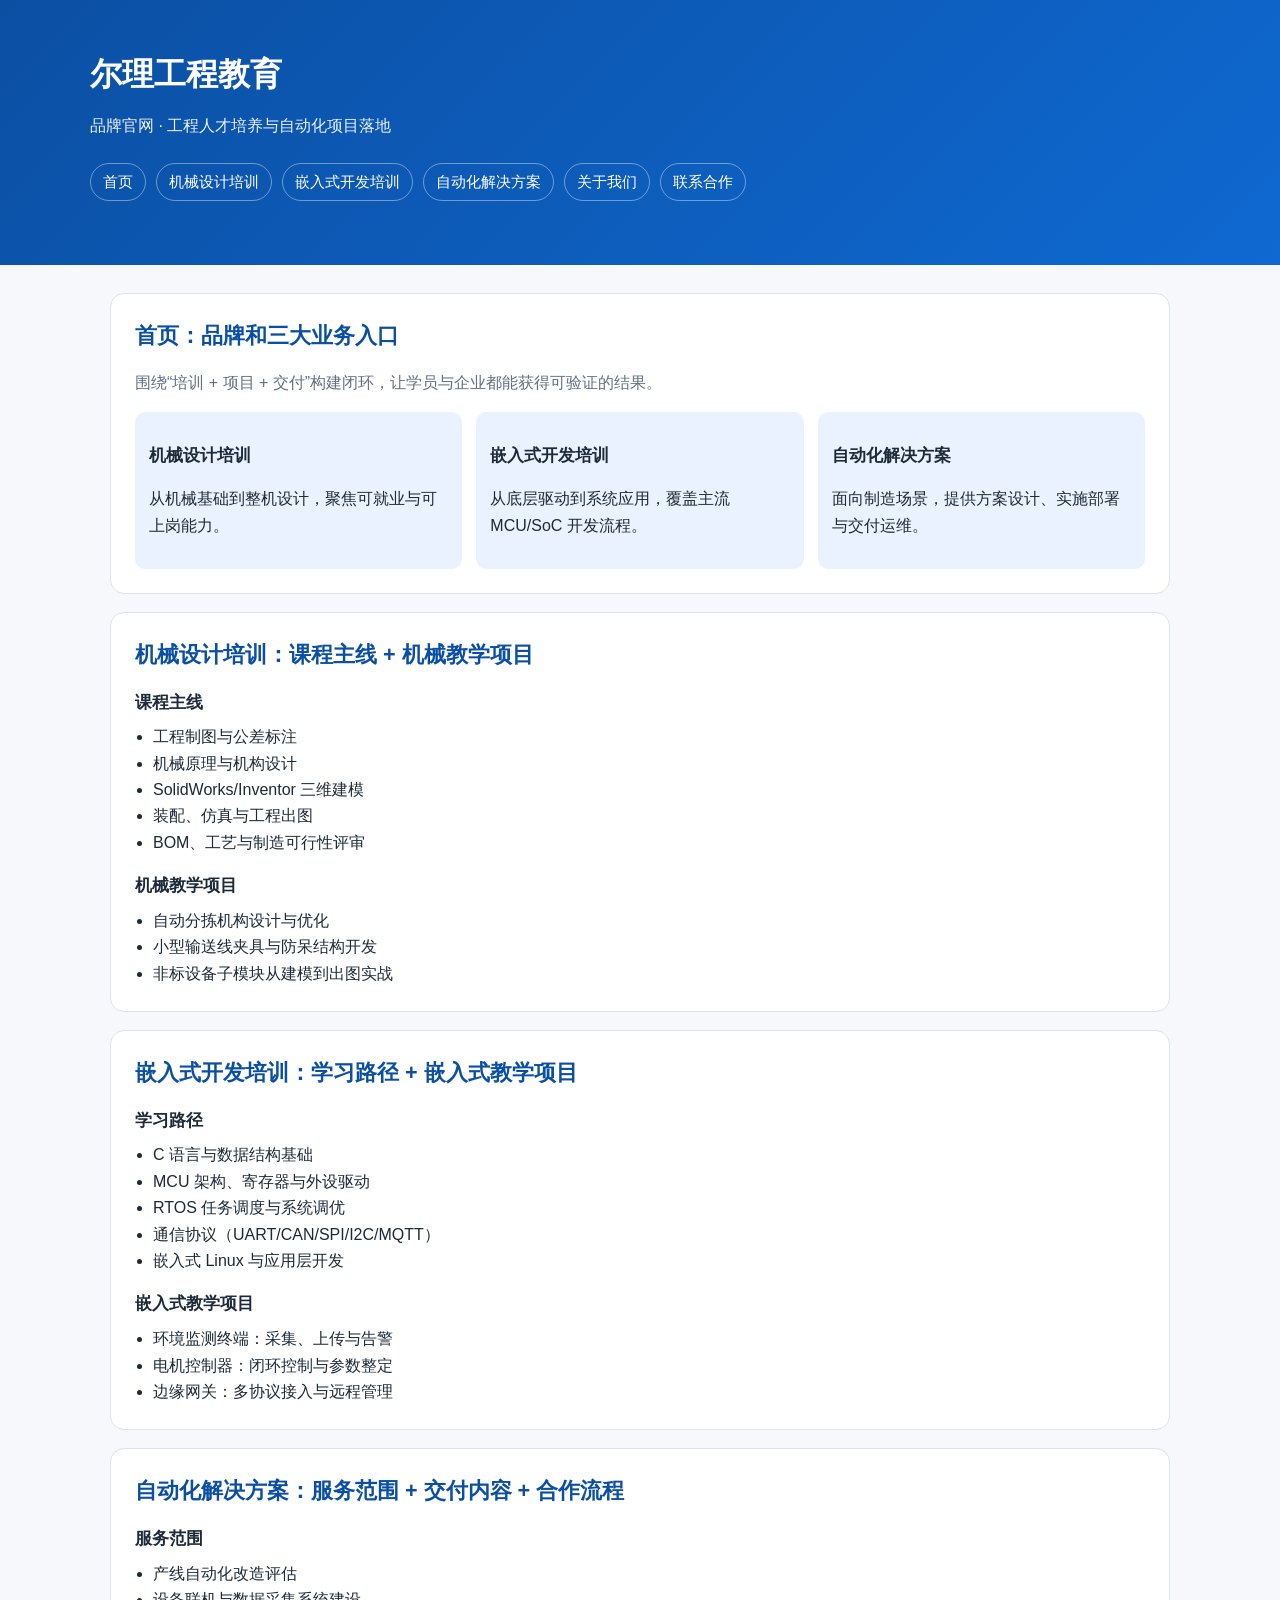
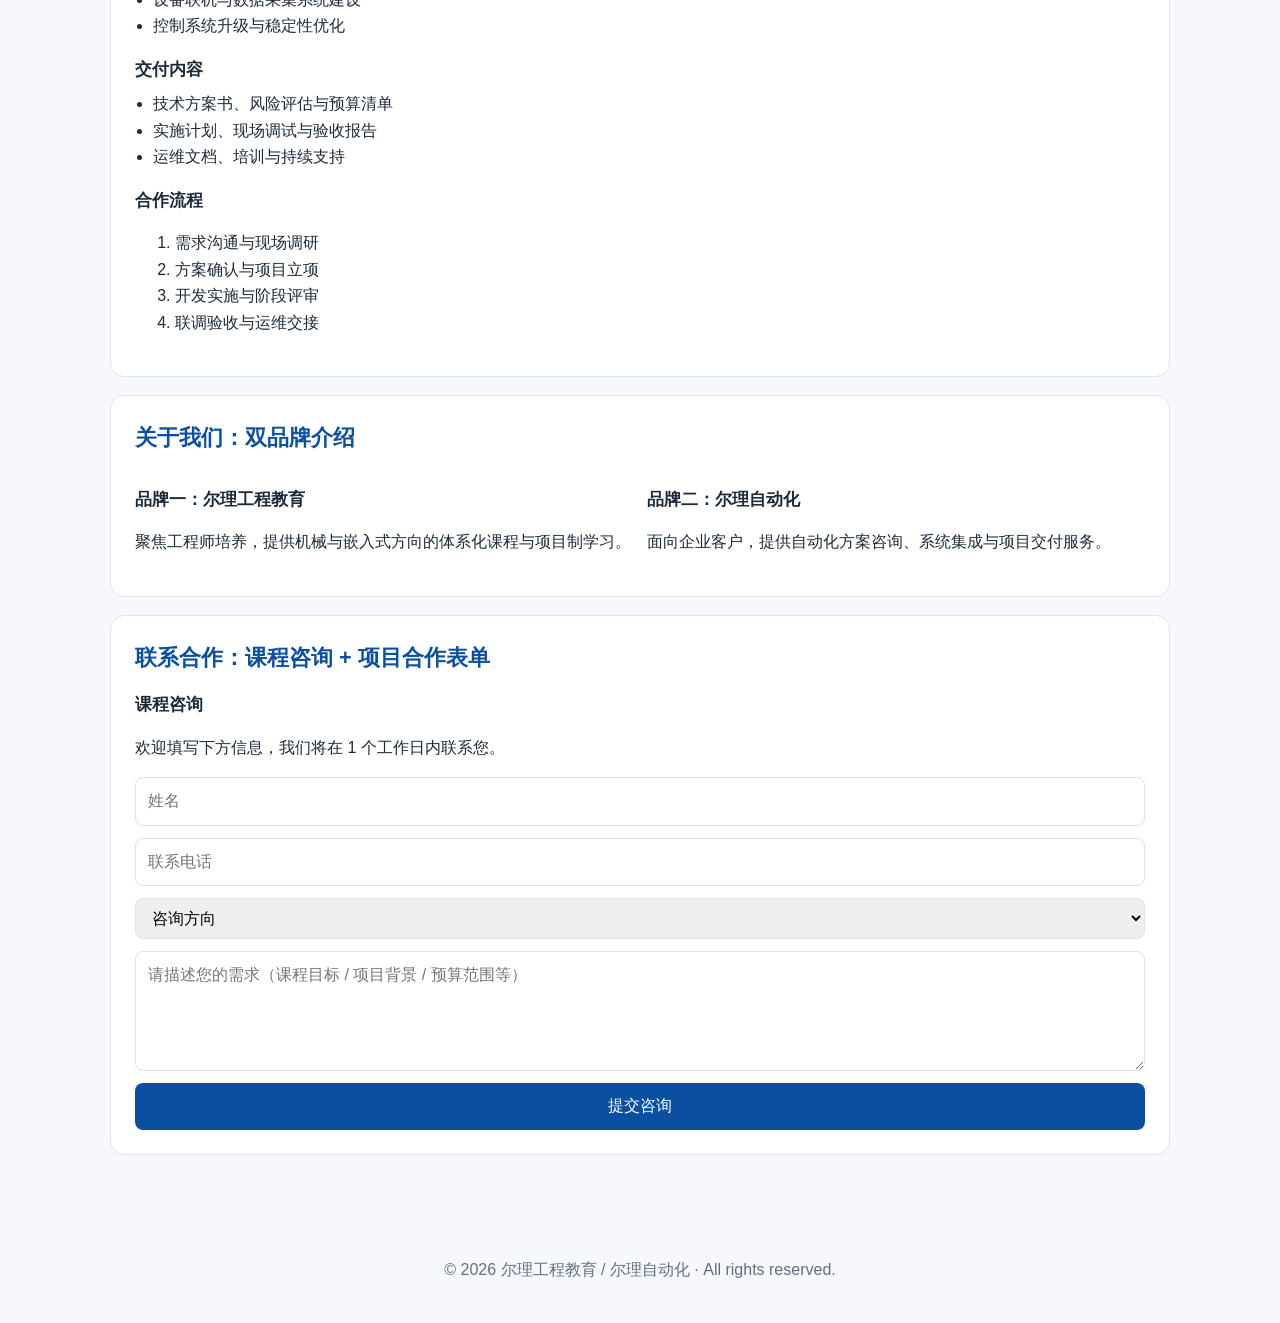
==== index.html @ 7fa0fdd8 "feat: add full Chinese landing page sections and contact form" ====
<!doctype html>
<html lang="zh-CN">
  <head>
    <meta charset="UTF-8" />
    <meta name="viewport" content="width=device-width, initial-scale=1.0" />
    <title>尔理工程教育 | 品牌官网</title>
    <style>
      :root {
        --bg: #f6f8fb;
        --card: #ffffff;
        --primary: #0b4fa3;
        --primary-soft: #eaf2ff;
        --text: #1d2a39;
        --muted: #617083;
        --border: #dbe3ee;
      }
      * { box-sizing: border-box; }
      body {
        margin: 0;
        font-family: "PingFang SC", "Microsoft YaHei", sans-serif;
        color: var(--text);
        background: var(--bg);
        line-height: 1.65;
      }
      header {
        background: linear-gradient(135deg, #0b4fa3, #0f69d1);
        color: #fff;
        padding: 48px 20px 64px;
      }
      .container { max-width: 1100px; margin: 0 auto; }
      h1 { margin: 0 0 12px; font-size: 2rem; }
      .subtitle { margin: 0; opacity: .92; }
      nav {
        margin-top: 24px;
        display: flex;
        flex-wrap: wrap;
        gap: 10px;
      }
      nav a {
        color: #fff;
        text-decoration: none;
        border: 1px solid rgba(255,255,255,.4);
        padding: 6px 12px;
        border-radius: 999px;
        font-size: .92rem;
      }
      main { padding: 28px 20px 60px; }
      section {
        background: var(--card);
        border: 1px solid var(--border);
        border-radius: 14px;
        padding: 24px;
        margin-bottom: 18px;
      }
      h2 { margin: 0 0 14px; font-size: 1.35rem; color: var(--primary); }
      h3 { margin: 16px 0 8px; font-size: 1.05rem; }
      ul { margin: 8px 0 0; padding-left: 18px; }
      .grid {
        display: grid;
        grid-template-columns: repeat(auto-fit, minmax(240px, 1fr));
        gap: 14px;
      }
      .card {
        background: var(--primary-soft);
        border-radius: 10px;
        padding: 14px;
      }
      .muted { color: var(--muted); }
      form {
        display: grid;
        gap: 12px;
        margin-top: 12px;
      }
      input, select, textarea, button {
        font: inherit;
        padding: 10px 12px;
        border-radius: 8px;
        border: 1px solid var(--border);
      }
      textarea { min-height: 120px; resize: vertical; }
      button {
        background: var(--primary);
        color: #fff;
        border: none;
        cursor: pointer;
      }
      footer {
        text-align: center;
        color: var(--muted);
        padding: 24px 16px 40px;
      }
    </style>
  </head>
  <body>
    <header>
      <div class="container">
        <h1>尔理工程教育</h1>
        <p class="subtitle">品牌官网 · 工程人才培养与自动化项目落地</p>
        <nav>
          <a href="#home">首页</a>
          <a href="#mechanical">机械设计培训</a>
          <a href="#embedded">嵌入式开发培训</a>
          <a href="#automation">自动化解决方案</a>
          <a href="#about">关于我们</a>
          <a href="#contact">联系合作</a>
        </nav>
      </div>
    </header>

    <main class="container">
      <section id="home">
        <h2>首页：品牌和三大业务入口</h2>
        <p class="muted">围绕“培训 + 项目 + 交付”构建闭环，让学员与企业都能获得可验证的结果。</p>
        <div class="grid">
          <div class="card">
            <h3>机械设计培训</h3>
            <p>从机械基础到整机设计，聚焦可就业与可上岗能力。</p>
          </div>
          <div class="card">
            <h3>嵌入式开发培训</h3>
            <p>从底层驱动到系统应用，覆盖主流 MCU/SoC 开发流程。</p>
          </div>
          <div class="card">
            <h3>自动化解决方案</h3>
            <p>面向制造场景，提供方案设计、实施部署与交付运维。</p>
          </div>
        </div>
      </section>

      <section id="mechanical">
        <h2>机械设计培训：课程主线 + 机械教学项目</h2>
        <h3>课程主线</h3>
        <ul>
          <li>工程制图与公差标注</li>
          <li>机械原理与机构设计</li>
          <li>SolidWorks/Inventor 三维建模</li>
          <li>装配、仿真与工程出图</li>
          <li>BOM、工艺与制造可行性评审</li>
        </ul>
        <h3>机械教学项目</h3>
        <ul>
          <li>自动分拣机构设计与优化</li>
          <li>小型输送线夹具与防呆结构开发</li>
          <li>非标设备子模块从建模到出图实战</li>
        </ul>
      </section>

      <section id="embedded">
        <h2>嵌入式开发培训：学习路径 + 嵌入式教学项目</h2>
        <h3>学习路径</h3>
        <ul>
          <li>C 语言与数据结构基础</li>
          <li>MCU 架构、寄存器与外设驱动</li>
          <li>RTOS 任务调度与系统调优</li>
          <li>通信协议（UART/CAN/SPI/I2C/MQTT）</li>
          <li>嵌入式 Linux 与应用层开发</li>
        </ul>
        <h3>嵌入式教学项目</h3>
        <ul>
          <li>环境监测终端：采集、上传与告警</li>
          <li>电机控制器：闭环控制与参数整定</li>
          <li>边缘网关：多协议接入与远程管理</li>
        </ul>
      </section>

      <section id="automation">
        <h2>自动化解决方案：服务范围 + 交付内容 + 合作流程</h2>
        <h3>服务范围</h3>
        <ul>
          <li>产线自动化改造评估</li>
          <li>设备联机与数据采集系统建设</li>
          <li>控制系统升级与稳定性优化</li>
        </ul>
        <h3>交付内容</h3>
        <ul>
          <li>技术方案书、风险评估与预算清单</li>
          <li>实施计划、现场调试与验收报告</li>
          <li>运维文档、培训与持续支持</li>
        </ul>
        <h3>合作流程</h3>
        <ol>
          <li>需求沟通与现场调研</li>
          <li>方案确认与项目立项</li>
          <li>开发实施与阶段评审</li>
          <li>联调验收与运维交接</li>
        </ol>
      </section>

      <section id="about">
        <h2>关于我们：双品牌介绍</h2>
        <div class="grid">
          <div>
            <h3>品牌一：尔理工程教育</h3>
            <p>聚焦工程师培养，提供机械与嵌入式方向的体系化课程与项目制学习。</p>
          </div>
          <div>
            <h3>品牌二：尔理自动化</h3>
            <p>面向企业客户，提供自动化方案咨询、系统集成与项目交付服务。</p>
          </div>
        </div>
      </section>

      <section id="contact">
        <h2>联系合作：课程咨询 + 项目合作表单</h2>
        <h3>课程咨询</h3>
        <p>欢迎填写下方信息，我们将在 1 个工作日内联系您。</p>
        <form>
          <input type="text" placeholder="姓名" />
          <input type="tel" placeholder="联系电话" />
          <select>
            <option>咨询方向</option>
            <option>机械设计培训</option>
            <option>嵌入式开发培训</option>
            <option>自动化项目合作</option>
          </select>
          <textarea placeholder="请描述您的需求（课程目标 / 项目背景 / 预算范围等）"></textarea>
          <button type="button">提交咨询</button>
        </form>
      </section>
    </main>

    <footer>
      © 2026 尔理工程教育 / 尔理自动化 · All rights reserved.
    </footer>
  </body>
</html>
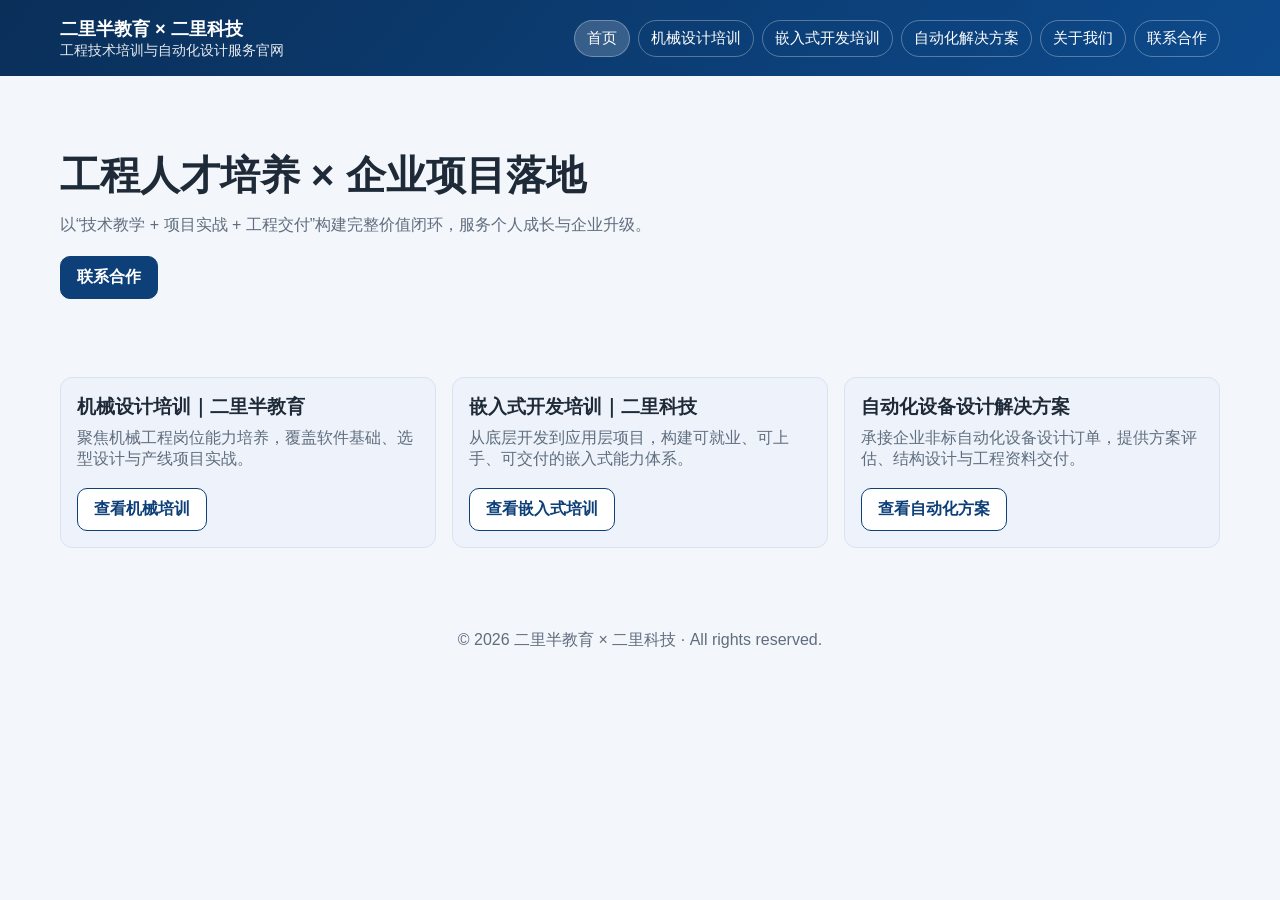
==== commit 87db1e65: "feat: rebuild as multi-page static corporate website" ====
--- a/index.html
+++ b/index.html
@@ -1,226 +1,33 @@
 <!doctype html>
 <html lang="zh-CN">
-  <head>
-    <meta charset="UTF-8" />
-    <meta name="viewport" content="width=device-width, initial-scale=1.0" />
-    <title>尔理工程教育 | 品牌官网</title>
-    <style>
-      :root {
-        --bg: #f6f8fb;
-        --card: #ffffff;
-        --primary: #0b4fa3;
-        --primary-soft: #eaf2ff;
-        --text: #1d2a39;
-        --muted: #617083;
-        --border: #dbe3ee;
-      }
-      * { box-sizing: border-box; }
-      body {
-        margin: 0;
-        font-family: "PingFang SC", "Microsoft YaHei", sans-serif;
-        color: var(--text);
-        background: var(--bg);
-        line-height: 1.65;
-      }
-      header {
-        background: linear-gradient(135deg, #0b4fa3, #0f69d1);
-        color: #fff;
-        padding: 48px 20px 64px;
-      }
-      .container { max-width: 1100px; margin: 0 auto; }
-      h1 { margin: 0 0 12px; font-size: 2rem; }
-      .subtitle { margin: 0; opacity: .92; }
-      nav {
-        margin-top: 24px;
-        display: flex;
-        flex-wrap: wrap;
-        gap: 10px;
-      }
-      nav a {
-        color: #fff;
-        text-decoration: none;
-        border: 1px solid rgba(255,255,255,.4);
-        padding: 6px 12px;
-        border-radius: 999px;
-        font-size: .92rem;
-      }
-      main { padding: 28px 20px 60px; }
-      section {
-        background: var(--card);
-        border: 1px solid var(--border);
-        border-radius: 14px;
-        padding: 24px;
-        margin-bottom: 18px;
-      }
-      h2 { margin: 0 0 14px; font-size: 1.35rem; color: var(--primary); }
-      h3 { margin: 16px 0 8px; font-size: 1.05rem; }
-      ul { margin: 8px 0 0; padding-left: 18px; }
-      .grid {
-        display: grid;
-        grid-template-columns: repeat(auto-fit, minmax(240px, 1fr));
-        gap: 14px;
-      }
-      .card {
-        background: var(--primary-soft);
-        border-radius: 10px;
-        padding: 14px;
-      }
-      .muted { color: var(--muted); }
-      form {
-        display: grid;
-        gap: 12px;
-        margin-top: 12px;
-      }
-      input, select, textarea, button {
-        font: inherit;
-        padding: 10px 12px;
-        border-radius: 8px;
-        border: 1px solid var(--border);
-      }
-      textarea { min-height: 120px; resize: vertical; }
-      button {
-        background: var(--primary);
-        color: #fff;
-        border: none;
-        cursor: pointer;
-      }
-      footer {
-        text-align: center;
-        color: var(--muted);
-        padding: 24px 16px 40px;
-      }
-    </style>
-  </head>
-  <body>
-    <header>
-      <div class="container">
-        <h1>尔理工程教育</h1>
-        <p class="subtitle">品牌官网 · 工程人才培养与自动化项目落地</p>
-        <nav>
-          <a href="#home">首页</a>
-          <a href="#mechanical">机械设计培训</a>
-          <a href="#embedded">嵌入式开发培训</a>
-          <a href="#automation">自动化解决方案</a>
-          <a href="#about">关于我们</a>
-          <a href="#contact">联系合作</a>
-        </nav>
-      </div>
-    </header>
+<head>
+  <meta charset="UTF-8" />
+  <meta name="viewport" content="width=device-width, initial-scale=1.0" />
+  <title>首页 - 二里半教育 × 二里科技</title>
+  <link rel="stylesheet" href="css/style.css" />
+</head>
+<body data-page="index">
+  <header class="site-header">
+    <div class="container header-inner">
+      <div class="brand"><strong id="brand-name"></strong><span id="brand-title"></span></div>
+      <button id="nav-toggle" class="nav-toggle">菜单</button>
+      <nav id="site-nav" class="site-nav"></nav>
+    </div>
+  </header>
 
-    <main class="container">
-      <section id="home">
-        <h2>首页：品牌和三大业务入口</h2>
-        <p class="muted">围绕“培训 + 项目 + 交付”构建闭环，让学员与企业都能获得可验证的结果。</p>
-        <div class="grid">
-          <div class="card">
-            <h3>机械设计培训</h3>
-            <p>从机械基础到整机设计，聚焦可就业与可上岗能力。</p>
-          </div>
-          <div class="card">
-            <h3>嵌入式开发培训</h3>
-            <p>从底层驱动到系统应用，覆盖主流 MCU/SoC 开发流程。</p>
-          </div>
-          <div class="card">
-            <h3>自动化解决方案</h3>
-            <p>面向制造场景，提供方案设计、实施部署与交付运维。</p>
-          </div>
-        </div>
-      </section>
+  <main>
+    <section class="hero container">
+      <h1 id="hero-title"></h1>
+      <p id="hero-text"></p>
+      <a id="hero-cta" class="btn btn-primary" href="contact.html"></a>
+    </section>
 
-      <section id="mechanical">
-        <h2>机械设计培训：课程主线 + 机械教学项目</h2>
-        <h3>课程主线</h3>
-        <ul>
-          <li>工程制图与公差标注</li>
-          <li>机械原理与机构设计</li>
-          <li>SolidWorks/Inventor 三维建模</li>
-          <li>装配、仿真与工程出图</li>
-          <li>BOM、工艺与制造可行性评审</li>
-        </ul>
-        <h3>机械教学项目</h3>
-        <ul>
-          <li>自动分拣机构设计与优化</li>
-          <li>小型输送线夹具与防呆结构开发</li>
-          <li>非标设备子模块从建模到出图实战</li>
-        </ul>
-      </section>
+    <section class="section container">
+      <div class="grid grid-3" id="home-entries"></div>
+    </section>
+  </main>
 
-      <section id="embedded">
-        <h2>嵌入式开发培训：学习路径 + 嵌入式教学项目</h2>
-        <h3>学习路径</h3>
-        <ul>
-          <li>C 语言与数据结构基础</li>
-          <li>MCU 架构、寄存器与外设驱动</li>
-          <li>RTOS 任务调度与系统调优</li>
-          <li>通信协议（UART/CAN/SPI/I2C/MQTT）</li>
-          <li>嵌入式 Linux 与应用层开发</li>
-        </ul>
-        <h3>嵌入式教学项目</h3>
-        <ul>
-          <li>环境监测终端：采集、上传与告警</li>
-          <li>电机控制器：闭环控制与参数整定</li>
-          <li>边缘网关：多协议接入与远程管理</li>
-        </ul>
-      </section>
-
-      <section id="automation">
-        <h2>自动化解决方案：服务范围 + 交付内容 + 合作流程</h2>
-        <h3>服务范围</h3>
-        <ul>
-          <li>产线自动化改造评估</li>
-          <li>设备联机与数据采集系统建设</li>
-          <li>控制系统升级与稳定性优化</li>
-        </ul>
-        <h3>交付内容</h3>
-        <ul>
-          <li>技术方案书、风险评估与预算清单</li>
-          <li>实施计划、现场调试与验收报告</li>
-          <li>运维文档、培训与持续支持</li>
-        </ul>
-        <h3>合作流程</h3>
-        <ol>
-          <li>需求沟通与现场调研</li>
-          <li>方案确认与项目立项</li>
-          <li>开发实施与阶段评审</li>
-          <li>联调验收与运维交接</li>
-        </ol>
-      </section>
-
-      <section id="about">
-        <h2>关于我们：双品牌介绍</h2>
-        <div class="grid">
-          <div>
-            <h3>品牌一：尔理工程教育</h3>
-            <p>聚焦工程师培养，提供机械与嵌入式方向的体系化课程与项目制学习。</p>
-          </div>
-          <div>
-            <h3>品牌二：尔理自动化</h3>
-            <p>面向企业客户，提供自动化方案咨询、系统集成与项目交付服务。</p>
-          </div>
-        </div>
-      </section>
-
-      <section id="contact">
-        <h2>联系合作：课程咨询 + 项目合作表单</h2>
-        <h3>课程咨询</h3>
-        <p>欢迎填写下方信息，我们将在 1 个工作日内联系您。</p>
-        <form>
-          <input type="text" placeholder="姓名" />
-          <input type="tel" placeholder="联系电话" />
-          <select>
-            <option>咨询方向</option>
-            <option>机械设计培训</option>
-            <option>嵌入式开发培训</option>
-            <option>自动化项目合作</option>
-          </select>
-          <textarea placeholder="请描述您的需求（课程目标 / 项目背景 / 预算范围等）"></textarea>
-          <button type="button">提交咨询</button>
-        </form>
-      </section>
-    </main>
-
-    <footer>
-      © 2026 尔理工程教育 / 尔理自动化 · All rights reserved.
-    </footer>
-  </body>
+  <footer class="site-footer"><div class="container" id="footer-text"></div></footer>
+  <script src="js/main.js"></script>
+</body>
 </html>
--- a/css/style.css
+++ b/css/style.css
@@ -0,0 +1,83 @@
+:root {
+  --bg: #f3f6fb;
+  --surface: #ffffff;
+  --surface-soft: #eef3fb;
+  --text: #1e2a38;
+  --muted: #5f6d7e;
+  --primary: #0d3f78;
+  --primary-strong: #0a2f59;
+  --border: #d9e2ef;
+  --radius: 14px;
+  --shadow: 0 10px 30px rgba(13, 63, 120, 0.1);
+}
+* { box-sizing: border-box; }
+body {
+  margin: 0;
+  font-family: "PingFang SC", "Microsoft YaHei", sans-serif;
+  color: var(--text);
+  background: var(--bg);
+}
+img { width: 100%; display: block; border-radius: var(--radius); }
+a { color: inherit; text-decoration: none; }
+.container { width: min(1160px, 92%); margin: 0 auto; }
+.site-header {
+  background: linear-gradient(130deg, #0a2f59, #0d4a8c);
+  color: #fff;
+  position: sticky;
+  top: 0;
+  z-index: 10;
+}
+.header-inner { display: flex; justify-content: space-between; align-items: center; padding: 16px 0; gap: 16px; }
+.brand strong { display: block; font-size: 1.15rem; }
+.brand span { font-size: .88rem; opacity: .9; }
+.nav-toggle { display: none; background: transparent; border: 1px solid rgba(255,255,255,.35); color: #fff; border-radius: 8px; padding: 8px 10px; }
+.site-nav { display: flex; gap: 8px; flex-wrap: wrap; }
+.site-nav a { padding: 8px 12px; border-radius: 999px; border: 1px solid rgba(255,255,255,.3); font-size: .92rem; }
+.site-nav a.active { background: rgba(255,255,255,.18); }
+.hero { padding: 72px 0 54px; }
+.hero h1 { margin: 0 0 12px; font-size: clamp(1.7rem, 4vw, 2.5rem); }
+.hero p { max-width: 760px; margin: 0 0 20px; color: var(--muted); }
+.section { padding: 24px 0 54px; }
+.panel { background: var(--surface); border: 1px solid var(--border); border-radius: var(--radius); box-shadow: var(--shadow); padding: 24px; }
+.grid { display: grid; gap: 16px; }
+.grid-3 { grid-template-columns: repeat(auto-fit, minmax(240px, 1fr)); }
+.grid-2 { grid-template-columns: repeat(auto-fit, minmax(280px, 1fr)); }
+.card { background: var(--surface-soft); border-radius: 12px; padding: 16px; border: 1px solid var(--border); }
+.card h3 { margin: 0 0 8px; }
+.card p { margin: 0; color: var(--muted); }
+.pill-list { display: flex; flex-wrap: wrap; gap: 10px; padding: 0; margin: 0; list-style: none; }
+.pill-list li { background: var(--surface-soft); border: 1px solid var(--border); border-radius: 999px; padding: 8px 14px; font-size: .95rem; }
+.flow { display: flex; flex-wrap: wrap; gap: 10px; align-items: center; }
+.flow span { background: var(--surface-soft); border: 1px solid var(--border); border-radius: 999px; padding: 8px 12px; }
+.flow i { color: var(--muted); }
+.btn-row { margin-top: 18px; display: flex; gap: 10px; flex-wrap: wrap; }
+.btn {
+  display: inline-flex;
+  align-items: center;
+  justify-content: center;
+  padding: 10px 16px;
+  border-radius: 10px;
+  border: 1px solid var(--primary);
+  font-weight: 600;
+}
+.btn-primary { background: var(--primary); color: #fff; }
+.btn-primary:hover { background: var(--primary-strong); }
+.btn-light { background: #fff; color: var(--primary); }
+.media {
+  aspect-ratio: 16/9;
+  background: linear-gradient(135deg, #cfdced, #e8eff9);
+  border: 1px solid var(--border);
+  border-radius: var(--radius);
+  display: flex;
+  align-items: center;
+  justify-content: center;
+  color: #4a5a70;
+  font-weight: 600;
+}
+.site-footer { padding: 28px 0 34px; color: var(--muted); text-align: center; }
+@media (max-width: 860px) {
+  .nav-toggle { display: inline-flex; }
+  .site-nav { display: none; width: 100%; flex-direction: column; }
+  .site-nav.open { display: flex; }
+  .header-inner { flex-wrap: wrap; }
+}
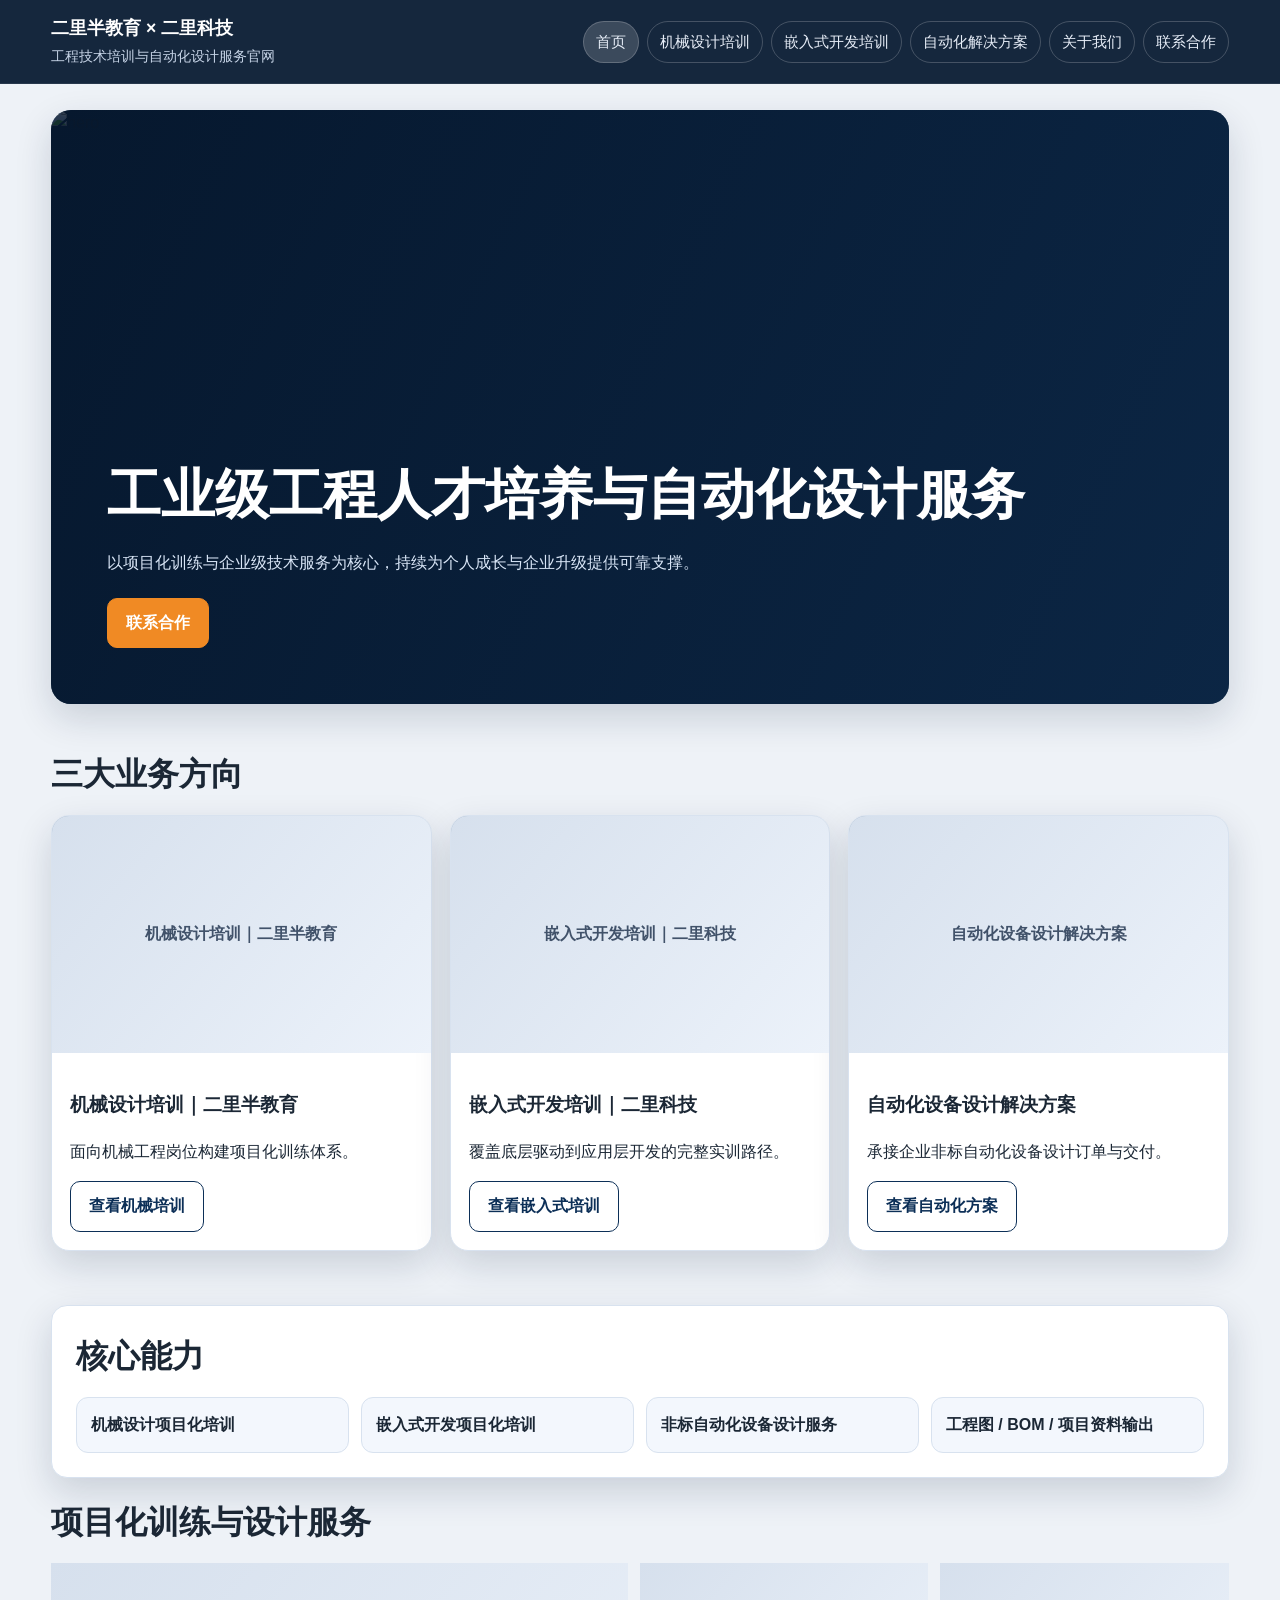
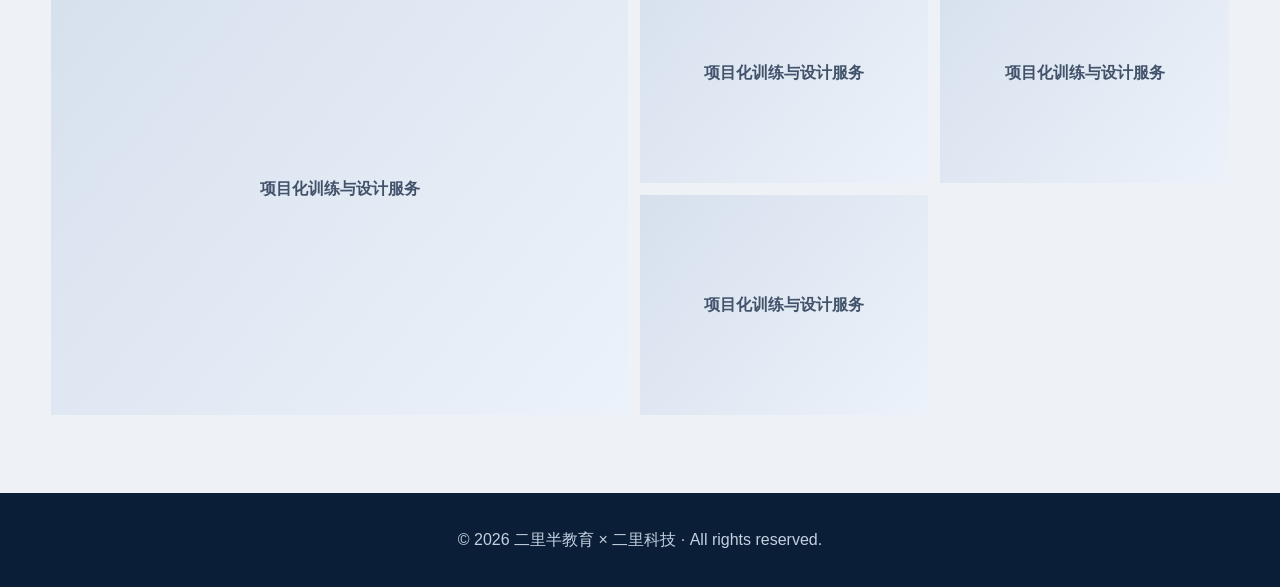
==== commit 239a170d: "feat: upgrade visual style to industrial multi-page corporate theme" ====
--- a/index.html
+++ b/index.html
@@ -1,33 +1,7 @@
-<!doctype html>
-<html lang="zh-CN">
-<head>
-  <meta charset="UTF-8" />
-  <meta name="viewport" content="width=device-width, initial-scale=1.0" />
-  <title>首页 - 二里半教育 × 二里科技</title>
-  <link rel="stylesheet" href="css/style.css" />
-</head>
-<body data-page="index">
-  <header class="site-header">
-    <div class="container header-inner">
-      <div class="brand"><strong id="brand-name"></strong><span id="brand-title"></span></div>
-      <button id="nav-toggle" class="nav-toggle">菜单</button>
-      <nav id="site-nav" class="site-nav"></nav>
-    </div>
-  </header>
-
-  <main>
-    <section class="hero container">
-      <h1 id="hero-title"></h1>
-      <p id="hero-text"></p>
-      <a id="hero-cta" class="btn btn-primary" href="contact.html"></a>
-    </section>
-
-    <section class="section container">
-      <div class="grid grid-3" id="home-entries"></div>
-    </section>
-  </main>
-
-  <footer class="site-footer"><div class="container" id="footer-text"></div></footer>
-  <script src="js/main.js"></script>
-</body>
-</html>
+<!doctype html><html lang="zh-CN"><head><meta charset="UTF-8"/><meta name="viewport" content="width=device-width, initial-scale=1.0"/><title>首页 - 二里半教育 × 二里科技</title><link rel="stylesheet" href="css/style.css"/></head>
+<body data-page="index"><header class="site-header"><div class="container header-inner"><div class="brand"><strong id="brand-name"></strong><span id="brand-title"></span></div><button id="nav-toggle" class="nav-toggle">菜单</button><nav id="site-nav" class="site-nav"></nav></div></header>
+<main class="container"><section class="hero-visual" id="hero-image-wrap" data-fallback="工业自动化视觉"><img id="hero-image" src="" alt="hero"/><div class="hero-overlay"></div><div class="hero-content"><h1 id="hero-title"></h1><p id="hero-text"></p><a id="hero-cta" class="btn btn-accent" href="contact.html"></a></div></section>
+<section class="section"><h2 class="section-title">三大业务方向</h2><div class="grid grid-3" id="home-entries"></div></section>
+<section class="section panel"><h2 class="section-title">核心能力</h2><div id="core-capabilities" class="feature-list"></div></section>
+<section class="section"><h2 class="section-title">项目化训练与设计服务</h2><div id="home-gallery" class="gallery"></div></section></main>
+<footer class="site-footer"><div class="container" id="footer-text"></div></footer><script src="js/main.js"></script></body></html>
--- a/css/style.css
+++ b/css/style.css
@@ -1,83 +1,36 @@
 :root {
-  --bg: #f3f6fb;
+  --bg: #eef2f7;
   --surface: #ffffff;
-  --surface-soft: #eef3fb;
-  --text: #1e2a38;
-  --muted: #5f6d7e;
-  --primary: #0d3f78;
-  --primary-strong: #0a2f59;
-  --border: #d9e2ef;
-  --radius: 14px;
-  --shadow: 0 10px 30px rgba(13, 63, 120, 0.1);
+  --surface-soft: #f5f8fc;
+  --text: #1b2735;
+  --muted: #64758b;
+  --primary: #0c2f57;
+  --primary-2: #124a88;
+  --accent: #f08a24;
+  --border: #d8e2ef;
+  --radius: 16px;
+  --shadow: 0 14px 36px rgba(10, 31, 61, 0.16);
 }
-* { box-sizing: border-box; }
-body {
-  margin: 0;
-  font-family: "PingFang SC", "Microsoft YaHei", sans-serif;
-  color: var(--text);
-  background: var(--bg);
-}
-img { width: 100%; display: block; border-radius: var(--radius); }
-a { color: inherit; text-decoration: none; }
-.container { width: min(1160px, 92%); margin: 0 auto; }
-.site-header {
-  background: linear-gradient(130deg, #0a2f59, #0d4a8c);
-  color: #fff;
-  position: sticky;
-  top: 0;
-  z-index: 10;
-}
-.header-inner { display: flex; justify-content: space-between; align-items: center; padding: 16px 0; gap: 16px; }
-.brand strong { display: block; font-size: 1.15rem; }
-.brand span { font-size: .88rem; opacity: .9; }
-.nav-toggle { display: none; background: transparent; border: 1px solid rgba(255,255,255,.35); color: #fff; border-radius: 8px; padding: 8px 10px; }
-.site-nav { display: flex; gap: 8px; flex-wrap: wrap; }
-.site-nav a { padding: 8px 12px; border-radius: 999px; border: 1px solid rgba(255,255,255,.3); font-size: .92rem; }
-.site-nav a.active { background: rgba(255,255,255,.18); }
-.hero { padding: 72px 0 54px; }
-.hero h1 { margin: 0 0 12px; font-size: clamp(1.7rem, 4vw, 2.5rem); }
-.hero p { max-width: 760px; margin: 0 0 20px; color: var(--muted); }
-.section { padding: 24px 0 54px; }
-.panel { background: var(--surface); border: 1px solid var(--border); border-radius: var(--radius); box-shadow: var(--shadow); padding: 24px; }
-.grid { display: grid; gap: 16px; }
-.grid-3 { grid-template-columns: repeat(auto-fit, minmax(240px, 1fr)); }
-.grid-2 { grid-template-columns: repeat(auto-fit, minmax(280px, 1fr)); }
-.card { background: var(--surface-soft); border-radius: 12px; padding: 16px; border: 1px solid var(--border); }
-.card h3 { margin: 0 0 8px; }
-.card p { margin: 0; color: var(--muted); }
-.pill-list { display: flex; flex-wrap: wrap; gap: 10px; padding: 0; margin: 0; list-style: none; }
-.pill-list li { background: var(--surface-soft); border: 1px solid var(--border); border-radius: 999px; padding: 8px 14px; font-size: .95rem; }
-.flow { display: flex; flex-wrap: wrap; gap: 10px; align-items: center; }
-.flow span { background: var(--surface-soft); border: 1px solid var(--border); border-radius: 999px; padding: 8px 12px; }
-.flow i { color: var(--muted); }
-.btn-row { margin-top: 18px; display: flex; gap: 10px; flex-wrap: wrap; }
-.btn {
-  display: inline-flex;
-  align-items: center;
-  justify-content: center;
-  padding: 10px 16px;
-  border-radius: 10px;
-  border: 1px solid var(--primary);
-  font-weight: 600;
-}
-.btn-primary { background: var(--primary); color: #fff; }
-.btn-primary:hover { background: var(--primary-strong); }
-.btn-light { background: #fff; color: var(--primary); }
-.media {
-  aspect-ratio: 16/9;
-  background: linear-gradient(135deg, #cfdced, #e8eff9);
-  border: 1px solid var(--border);
-  border-radius: var(--radius);
-  display: flex;
-  align-items: center;
-  justify-content: center;
-  color: #4a5a70;
-  font-weight: 600;
-}
-.site-footer { padding: 28px 0 34px; color: var(--muted); text-align: center; }
-@media (max-width: 860px) {
-  .nav-toggle { display: inline-flex; }
-  .site-nav { display: none; width: 100%; flex-direction: column; }
-  .site-nav.open { display: flex; }
-  .header-inner { flex-wrap: wrap; }
-}
+*{box-sizing:border-box} body{margin:0;font-family:"PingFang SC","Microsoft YaHei",sans-serif;color:var(--text);background:var(--bg);line-height:1.65}
+a{text-decoration:none;color:inherit}.container{width:min(1180px,92%);margin:0 auto}
+.site-header{position:sticky;top:0;z-index:20;background:rgba(8,26,49,.94);backdrop-filter:blur(6px);border-bottom:1px solid rgba(255,255,255,.08)}
+.header-inner{display:flex;align-items:center;justify-content:space-between;gap:16px;padding:14px 0}.brand strong{display:block;color:#fff;font-size:1.1rem}.brand span{color:#c6d4e7;font-size:.86rem}
+.nav-toggle{display:none;background:transparent;border:1px solid rgba(255,255,255,.4);color:#fff;padding:8px 10px;border-radius:8px}
+.site-nav{display:flex;gap:8px;flex-wrap:wrap}.site-nav a{color:#e7eef8;padding:8px 12px;border:1px solid rgba(255,255,255,.2);border-radius:999px;font-size:.92rem}.site-nav a.active,.site-nav a:hover{background:rgba(255,255,255,.16)}
+.hero-visual{position:relative;min-height:66vh;border-radius:20px;overflow:hidden;box-shadow:var(--shadow);background:#102944;margin:26px 0}
+.hero-visual img{width:100%;height:100%;object-fit:cover;display:block;min-height:66vh}.hero-overlay{position:absolute;inset:0;background:linear-gradient(115deg,rgba(4,20,41,.82),rgba(6,34,69,.44))}
+.hero-content{position:absolute;left:0;right:0;bottom:0;padding:clamp(26px,5vw,56px);color:#fff}.hero-content h1{margin:0 0 10px;font-size:clamp(2rem,4.8vw,3.4rem)}.hero-content p{max-width:760px;margin:0 0 22px;color:#d9e6f7}
+.section{padding:18px 0 54px}.section-title{font-size:clamp(1.4rem,3vw,2rem);margin:0 0 14px}.panel{background:var(--surface);border:1px solid var(--border);border-radius:var(--radius);padding:24px;box-shadow:var(--shadow)}
+.grid{display:grid;gap:18px}.grid-3{grid-template-columns:repeat(auto-fit,minmax(280px,1fr))}.grid-2{grid-template-columns:repeat(auto-fit,minmax(300px,1fr))}
+.biz-card{overflow:hidden;background:#fff;border-radius:18px;border:1px solid var(--border);box-shadow:var(--shadow)}.biz-body{padding:18px}
+.card-media{position:relative;aspect-ratio:16/10;background:linear-gradient(130deg,#8ea5bf,#d0dceb)}
+.card-media img{width:100%;height:100%;object-fit:cover;display:block}
+.card-media::after{content:attr(data-fallback);position:absolute;inset:0;display:none;align-items:center;justify-content:center;color:#41526a;background:linear-gradient(130deg,#d6e0ed,#ecf2fa);font-weight:600}
+.card-media.broken img{display:none}.card-media.broken::after{display:flex}
+.btn-row{display:flex;gap:10px;flex-wrap:wrap;margin-top:16px}.btn{display:inline-flex;align-items:center;justify-content:center;padding:11px 18px;border-radius:10px;border:1px solid var(--primary);font-weight:700}.btn-primary{background:var(--primary);color:#fff}.btn-primary:hover{background:var(--primary-2)}.btn-light{background:#fff;color:var(--primary)}.btn-accent{background:var(--accent);border-color:var(--accent);color:#fff}
+.feature-list{display:grid;grid-template-columns:repeat(auto-fit,minmax(220px,1fr));gap:12px}.feature-list div{background:#f3f7fd;border:1px solid var(--border);padding:14px;border-radius:12px;font-weight:600}
+.gallery{display:grid;grid-template-columns:2fr 1fr 1fr;grid-template-rows:220px 220px;gap:12px}.gallery .card-media{aspect-ratio:auto;height:100%}.gallery .lg{grid-row:1/3}
+.pill-list{display:flex;flex-wrap:wrap;gap:10px;list-style:none;padding:0}.pill-list li{background:#f3f7fd;border:1px solid var(--border);padding:8px 14px;border-radius:999px}
+.flow{display:flex;flex-wrap:wrap;gap:10px;align-items:center}.flow span{background:#eef4fc;border:1px solid var(--border);padding:8px 12px;border-radius:999px}.flow i{color:var(--muted)}
+.site-footer{background:#0a1f37;color:#c4d0e0;padding:34px 0;text-align:center;margin-top:24px}
+@media (max-width:900px){.nav-toggle{display:inline-flex}.site-nav{display:none;width:100%;flex-direction:column}.site-nav.open{display:flex}.header-inner{flex-wrap:wrap}.hero-visual,.hero-visual img{min-height:52vh}.gallery{grid-template-columns:1fr;grid-template-rows:auto}.gallery .lg{grid-row:auto}}
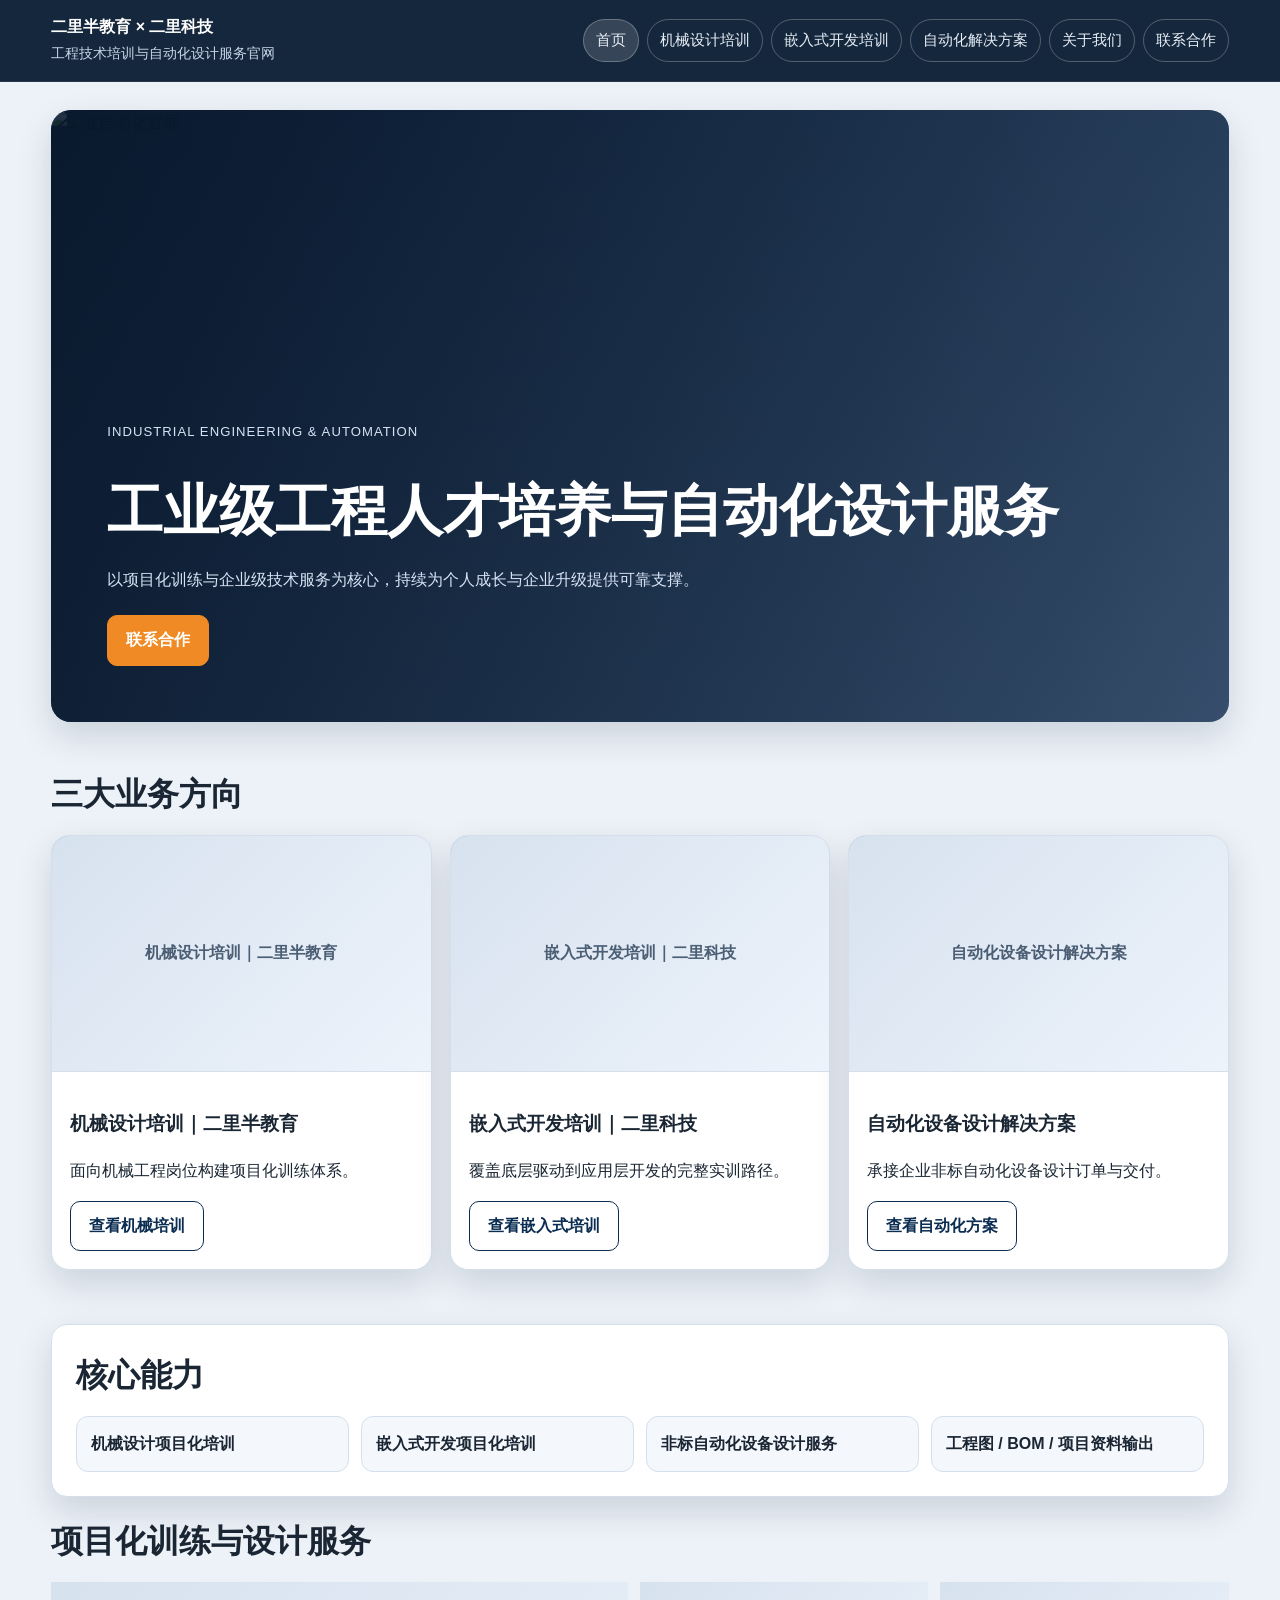
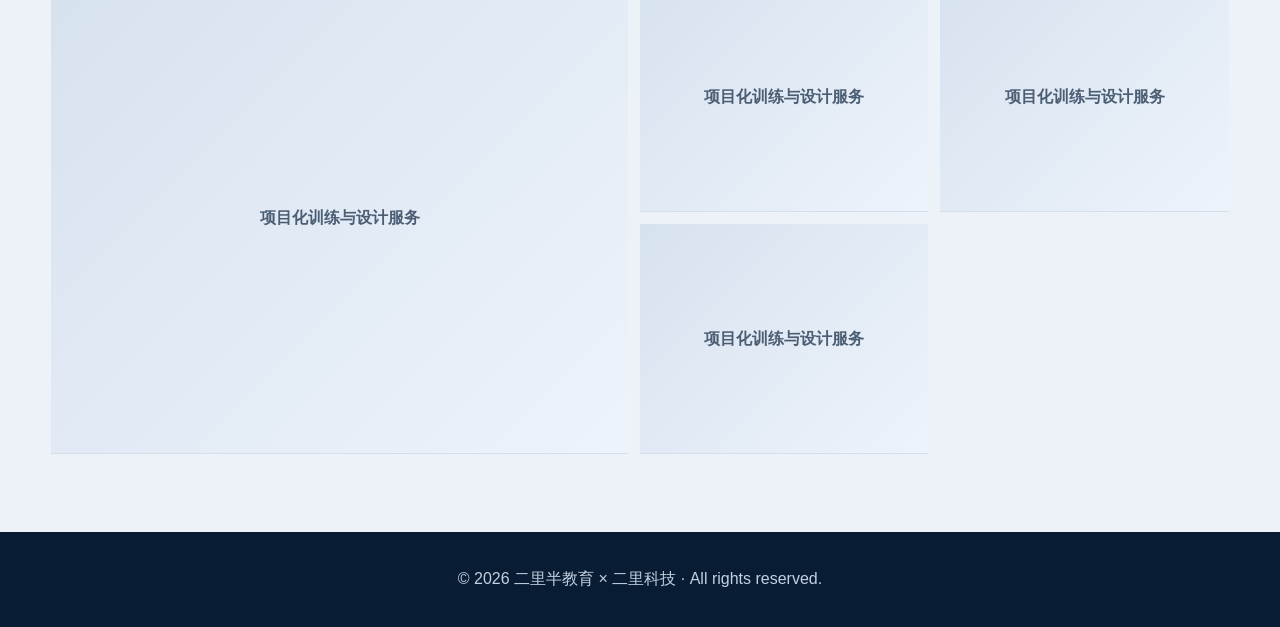
==== commit a0a3e77d: "feat: enhance corporate industrial visuals without changing page structure" ====
--- a/index.html
+++ b/index.html
@@ -1,7 +1,49 @@
-<!doctype html><html lang="zh-CN"><head><meta charset="UTF-8"/><meta name="viewport" content="width=device-width, initial-scale=1.0"/><title>首页 - 二里半教育 × 二里科技</title><link rel="stylesheet" href="css/style.css"/></head>
-<body data-page="index"><header class="site-header"><div class="container header-inner"><div class="brand"><strong id="brand-name"></strong><span id="brand-title"></span></div><button id="nav-toggle" class="nav-toggle">菜单</button><nav id="site-nav" class="site-nav"></nav></div></header>
-<main class="container"><section class="hero-visual" id="hero-image-wrap" data-fallback="工业自动化视觉"><img id="hero-image" src="" alt="hero"/><div class="hero-overlay"></div><div class="hero-content"><h1 id="hero-title"></h1><p id="hero-text"></p><a id="hero-cta" class="btn btn-accent" href="contact.html"></a></div></section>
-<section class="section"><h2 class="section-title">三大业务方向</h2><div class="grid grid-3" id="home-entries"></div></section>
-<section class="section panel"><h2 class="section-title">核心能力</h2><div id="core-capabilities" class="feature-list"></div></section>
-<section class="section"><h2 class="section-title">项目化训练与设计服务</h2><div id="home-gallery" class="gallery"></div></section></main>
-<footer class="site-footer"><div class="container" id="footer-text"></div></footer><script src="js/main.js"></script></body></html>
+<!doctype html>
+<html lang="zh-CN">
+<head>
+  <meta charset="UTF-8" />
+  <meta name="viewport" content="width=device-width, initial-scale=1.0" />
+  <title>首页 - 二里半教育 × 二里科技</title>
+  <link rel="stylesheet" href="css/style.css" />
+</head>
+<body data-page="index">
+  <header class="site-header">
+    <div class="container header-inner">
+      <div class="brand"><strong id="brand-name"></strong><span id="brand-title"></span></div>
+      <button id="nav-toggle" class="nav-toggle">菜单</button>
+      <nav id="site-nav" class="site-nav"></nav>
+    </div>
+  </header>
+
+  <main class="container">
+    <section class="hero-visual" id="hero-image-wrap">
+      <img id="hero-image" src="" alt="工业自动化首屏" />
+      <div class="hero-overlay"></div>
+      <div class="hero-content">
+        <p class="hero-kicker">Industrial Engineering & Automation</p>
+        <h1 id="hero-title"></h1>
+        <p id="hero-text"></p>
+        <a id="hero-cta" class="btn btn-accent" href="contact.html"></a>
+      </div>
+    </section>
+
+    <section class="section">
+      <h2 class="section-title">三大业务方向</h2>
+      <div class="grid grid-3" id="home-entries"></div>
+    </section>
+
+    <section class="section panel">
+      <h2 class="section-title">核心能力</h2>
+      <div id="core-capabilities" class="feature-list"></div>
+    </section>
+
+    <section class="section">
+      <h2 class="section-title">项目化训练与设计服务</h2>
+      <div id="home-gallery" class="gallery"></div>
+    </section>
+  </main>
+
+  <footer class="site-footer"><div class="container" id="footer-text"></div></footer>
+  <script src="js/main.js"></script>
+</body>
+</html>
--- a/css/style.css
+++ b/css/style.css
@@ -1,36 +1,78 @@
 :root {
-  --bg: #eef2f7;
+  --bg: #edf2f8;
   --surface: #ffffff;
-  --surface-soft: #f5f8fc;
-  --text: #1b2735;
-  --muted: #64758b;
-  --primary: #0c2f57;
-  --primary-2: #124a88;
-  --accent: #f08a24;
-  --border: #d8e2ef;
+  --surface-soft: #f4f7fc;
+  --text: #1a2633;
+  --muted: #66778d;
+  --primary: #0b2d52;
+  --primary-2: #124882;
+  --accent: #ef8a24;
+  --border: #d5dfec;
   --radius: 16px;
-  --shadow: 0 14px 36px rgba(10, 31, 61, 0.16);
+  --shadow: 0 14px 34px rgba(9, 33, 63, 0.15);
 }
-*{box-sizing:border-box} body{margin:0;font-family:"PingFang SC","Microsoft YaHei",sans-serif;color:var(--text);background:var(--bg);line-height:1.65}
-a{text-decoration:none;color:inherit}.container{width:min(1180px,92%);margin:0 auto}
-.site-header{position:sticky;top:0;z-index:20;background:rgba(8,26,49,.94);backdrop-filter:blur(6px);border-bottom:1px solid rgba(255,255,255,.08)}
-.header-inner{display:flex;align-items:center;justify-content:space-between;gap:16px;padding:14px 0}.brand strong{display:block;color:#fff;font-size:1.1rem}.brand span{color:#c6d4e7;font-size:.86rem}
-.nav-toggle{display:none;background:transparent;border:1px solid rgba(255,255,255,.4);color:#fff;padding:8px 10px;border-radius:8px}
-.site-nav{display:flex;gap:8px;flex-wrap:wrap}.site-nav a{color:#e7eef8;padding:8px 12px;border:1px solid rgba(255,255,255,.2);border-radius:999px;font-size:.92rem}.site-nav a.active,.site-nav a:hover{background:rgba(255,255,255,.16)}
-.hero-visual{position:relative;min-height:66vh;border-radius:20px;overflow:hidden;box-shadow:var(--shadow);background:#102944;margin:26px 0}
-.hero-visual img{width:100%;height:100%;object-fit:cover;display:block;min-height:66vh}.hero-overlay{position:absolute;inset:0;background:linear-gradient(115deg,rgba(4,20,41,.82),rgba(6,34,69,.44))}
-.hero-content{position:absolute;left:0;right:0;bottom:0;padding:clamp(26px,5vw,56px);color:#fff}.hero-content h1{margin:0 0 10px;font-size:clamp(2rem,4.8vw,3.4rem)}.hero-content p{max-width:760px;margin:0 0 22px;color:#d9e6f7}
-.section{padding:18px 0 54px}.section-title{font-size:clamp(1.4rem,3vw,2rem);margin:0 0 14px}.panel{background:var(--surface);border:1px solid var(--border);border-radius:var(--radius);padding:24px;box-shadow:var(--shadow)}
-.grid{display:grid;gap:18px}.grid-3{grid-template-columns:repeat(auto-fit,minmax(280px,1fr))}.grid-2{grid-template-columns:repeat(auto-fit,minmax(300px,1fr))}
-.biz-card{overflow:hidden;background:#fff;border-radius:18px;border:1px solid var(--border);box-shadow:var(--shadow)}.biz-body{padding:18px}
-.card-media{position:relative;aspect-ratio:16/10;background:linear-gradient(130deg,#8ea5bf,#d0dceb)}
-.card-media img{width:100%;height:100%;object-fit:cover;display:block}
-.card-media::after{content:attr(data-fallback);position:absolute;inset:0;display:none;align-items:center;justify-content:center;color:#41526a;background:linear-gradient(130deg,#d6e0ed,#ecf2fa);font-weight:600}
-.card-media.broken img{display:none}.card-media.broken::after{display:flex}
-.btn-row{display:flex;gap:10px;flex-wrap:wrap;margin-top:16px}.btn{display:inline-flex;align-items:center;justify-content:center;padding:11px 18px;border-radius:10px;border:1px solid var(--primary);font-weight:700}.btn-primary{background:var(--primary);color:#fff}.btn-primary:hover{background:var(--primary-2)}.btn-light{background:#fff;color:var(--primary)}.btn-accent{background:var(--accent);border-color:var(--accent);color:#fff}
-.feature-list{display:grid;grid-template-columns:repeat(auto-fit,minmax(220px,1fr));gap:12px}.feature-list div{background:#f3f7fd;border:1px solid var(--border);padding:14px;border-radius:12px;font-weight:600}
-.gallery{display:grid;grid-template-columns:2fr 1fr 1fr;grid-template-rows:220px 220px;gap:12px}.gallery .card-media{aspect-ratio:auto;height:100%}.gallery .lg{grid-row:1/3}
-.pill-list{display:flex;flex-wrap:wrap;gap:10px;list-style:none;padding:0}.pill-list li{background:#f3f7fd;border:1px solid var(--border);padding:8px 14px;border-radius:999px}
-.flow{display:flex;flex-wrap:wrap;gap:10px;align-items:center}.flow span{background:#eef4fc;border:1px solid var(--border);padding:8px 12px;border-radius:999px}.flow i{color:var(--muted)}
-.site-footer{background:#0a1f37;color:#c4d0e0;padding:34px 0;text-align:center;margin-top:24px}
-@media (max-width:900px){.nav-toggle{display:inline-flex}.site-nav{display:none;width:100%;flex-direction:column}.site-nav.open{display:flex}.header-inner{flex-wrap:wrap}.hero-visual,.hero-visual img{min-height:52vh}.gallery{grid-template-columns:1fr;grid-template-rows:auto}.gallery .lg{grid-row:auto}}
+* { box-sizing: border-box; }
+body { margin: 0; font-family: "PingFang SC", "Microsoft YaHei", sans-serif; background: var(--bg); color: var(--text); line-height: 1.65; }
+a { text-decoration: none; color: inherit; }
+.container { width: min(1180px, 92%); margin: 0 auto; }
+
+.site-header { position: sticky; top: 0; z-index: 20; background: rgba(8, 26, 48, .94); border-bottom: 1px solid rgba(255,255,255,.08); backdrop-filter: blur(6px); }
+.header-inner { display: flex; align-items: center; justify-content: space-between; gap: 16px; padding: 14px 0; }
+.brand strong { color: #fff; display: block; }
+.brand span { color: #c7d5e8; font-size: .86rem; }
+.site-nav { display: flex; gap: 8px; flex-wrap: wrap; }
+.site-nav a { color: #e8eff8; border: 1px solid rgba(255,255,255,.26); border-radius: 999px; padding: 8px 12px; font-size: .92rem; }
+.site-nav a.active, .site-nav a:hover { background: rgba(255,255,255,.14); }
+.nav-toggle { display: none; background: transparent; color: #fff; border: 1px solid rgba(255,255,255,.4); border-radius: 8px; padding: 8px 10px; }
+
+.hero-visual { position: relative; margin: 28px 0; min-height: 68vh; border-radius: 20px; overflow: hidden; background: linear-gradient(135deg,#20354f,#5e738c); box-shadow: var(--shadow); }
+.hero-visual img { width: 100%; height: 100%; min-height: 68vh; object-fit: cover; display: block; }
+.hero-overlay { position: absolute; inset: 0; background: linear-gradient(108deg, rgba(5,20,40,.86), rgba(7,35,69,.46)); }
+.hero-content { position: absolute; left: 0; right: 0; bottom: 0; color: #fff; padding: clamp(24px, 5vw, 56px); }
+.hero-kicker { margin: 0 0 8px; letter-spacing: .08em; font-size: .82rem; text-transform: uppercase; color: #d5e4f7; }
+.hero-content h1 { margin: 0 0 10px; font-size: clamp(2rem, 4.8vw, 3.5rem); }
+.hero-content p { margin: 0 0 22px; max-width: 760px; color: #d7e3f4; }
+
+.section { padding: 18px 0 54px; }
+.section-title { margin: 0 0 14px; font-size: clamp(1.4rem, 3vw, 2rem); }
+.panel { background: var(--surface); border: 1px solid var(--border); border-radius: var(--radius); padding: 24px; box-shadow: var(--shadow); }
+.grid { display: grid; gap: 18px; }
+.grid-3 { grid-template-columns: repeat(auto-fit, minmax(280px, 1fr)); }
+.grid-2 { grid-template-columns: repeat(auto-fit, minmax(300px, 1fr)); }
+
+.biz-card { background: #fff; border: 1px solid var(--border); border-radius: 18px; overflow: hidden; box-shadow: var(--shadow); }
+.biz-body { padding: 18px; }
+.card-media { position: relative; aspect-ratio: 16/10; border-bottom: 1px solid var(--border); background: linear-gradient(135deg,#8ea4bc,#d4dfed); }
+.card-media img { width: 100%; height: 100%; object-fit: cover; display: block; }
+.card-media::after { content: attr(data-fallback); position: absolute; inset: 0; display: none; align-items: center; justify-content: center; background: linear-gradient(135deg,#d7e2ef,#edf3fb); color: #4b5e74; font-weight: 600; }
+.card-media.broken img { display: none; }
+.card-media.broken::after { display: flex; }
+
+.feature-list { display: grid; grid-template-columns: repeat(auto-fit, minmax(220px, 1fr)); gap: 12px; }
+.feature-list div { background: var(--surface-soft); border: 1px solid var(--border); border-radius: 12px; padding: 14px; font-weight: 600; }
+.gallery { display: grid; grid-template-columns: 2fr 1fr 1fr; grid-template-rows: 230px 230px; gap: 12px; }
+.gallery > div:first-child { grid-row: 1/3; }
+.gallery .card-media { aspect-ratio: auto; height: 100%; }
+
+.pill-list { display: flex; flex-wrap: wrap; gap: 10px; padding: 0; list-style: none; }
+.pill-list li { background: var(--surface-soft); border: 1px solid var(--border); border-radius: 999px; padding: 8px 14px; }
+.flow { display: flex; flex-wrap: wrap; gap: 10px; align-items: center; }
+.flow span { background: var(--surface-soft); border: 1px solid var(--border); border-radius: 999px; padding: 8px 12px; }
+.flow i { color: var(--muted); }
+.btn-row { display: flex; gap: 10px; flex-wrap: wrap; margin-top: 16px; }
+.btn { display: inline-flex; align-items: center; justify-content: center; padding: 11px 18px; border-radius: 10px; font-weight: 700; border: 1px solid var(--primary); }
+.btn-primary { background: var(--primary); color: #fff; }
+.btn-primary:hover { background: var(--primary-2); }
+.btn-light { background: #fff; color: var(--primary); }
+.btn-accent { background: var(--accent); color: #fff; border-color: var(--accent); }
+
+.site-footer { margin-top: 24px; background: #081d34; color: #c4d0e0; text-align: center; padding: 34px 0; }
+
+@media (max-width: 900px) {
+  .nav-toggle { display: inline-flex; }
+  .site-nav { display: none; width: 100%; flex-direction: column; }
+  .site-nav.open { display: flex; }
+  .header-inner { flex-wrap: wrap; }
+  .hero-visual, .hero-visual img { min-height: 52vh; }
+  .gallery { grid-template-columns: 1fr; grid-template-rows: none; }
+}
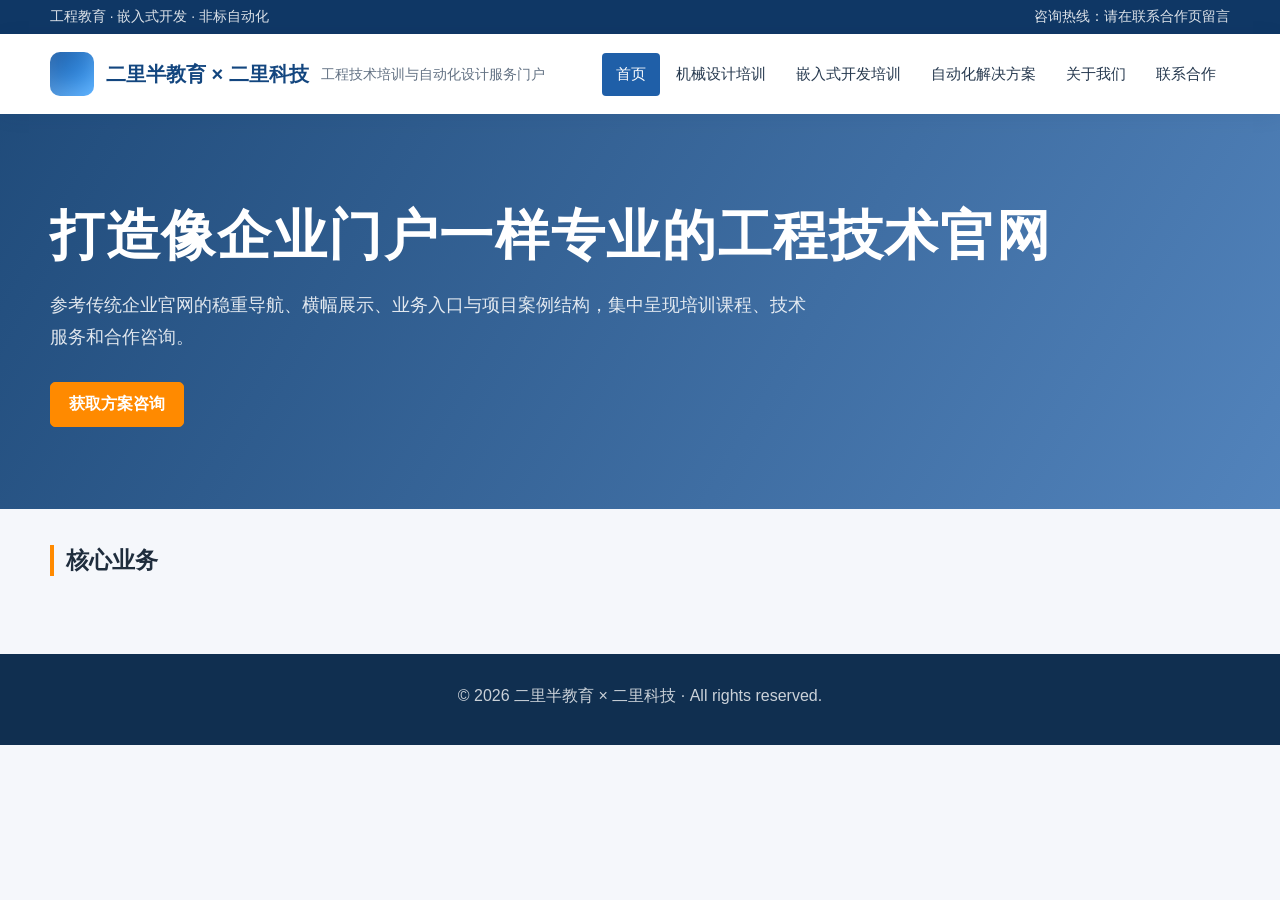
==== commit d3ddf29d: "Redesign site as enterprise portal" ====
--- a/index.html
+++ b/index.html
@@ -7,6 +7,7 @@
   <link rel="stylesheet" href="css/style.css" />
 </head>
 <body data-page="index">
+  <div class="top-strip"><div class="container"><span>工程教育 · 嵌入式开发 · 非标自动化</span><span>咨询热线：请在联系合作页留言</span></div></div>
   <header class="site-header">
     <div class="container header-inner">
       <div class="brand"><strong id="brand-name"></strong><span id="brand-title"></span></div>
@@ -15,31 +16,16 @@
     </div>
   </header>
 
-  <main class="container">
-    <section class="hero-visual" id="hero-image-wrap">
-      <img id="hero-image" src="" alt="工业自动化首屏" />
-      <div class="hero-overlay"></div>
-      <div class="hero-content">
-        <p class="hero-kicker">Industrial Engineering & Automation</p>
-        <h1 id="hero-title"></h1>
-        <p id="hero-text"></p>
-        <a id="hero-cta" class="btn btn-accent" href="contact.html"></a>
-      </div>
-    </section>
+  <main>
+    <section class="hero-wrap"><div class="hero container">
+      <h1 id="hero-title"></h1>
+      <p id="hero-text"></p>
+      <a id="hero-cta" class="btn btn-primary" href="contact.html"></a>
+    </div></section>
 
-    <section class="section">
-      <h2 class="section-title">三大业务方向</h2>
+    <section class="section container">
+      <h2 class="section-title">核心业务</h2>
       <div class="grid grid-3" id="home-entries"></div>
-    </section>
-
-    <section class="section panel">
-      <h2 class="section-title">核心能力</h2>
-      <div id="core-capabilities" class="feature-list"></div>
-    </section>
-
-    <section class="section">
-      <h2 class="section-title">项目化训练与设计服务</h2>
-      <div id="home-gallery" class="gallery"></div>
     </section>
   </main>
 
--- a/css/style.css
+++ b/css/style.css
@@ -1,78 +1,75 @@
 :root {
-  --bg: #edf2f8;
+  --bg: #f5f7fb;
   --surface: #ffffff;
-  --surface-soft: #f4f7fc;
-  --text: #1a2633;
-  --muted: #66778d;
-  --primary: #0b2d52;
-  --primary-2: #124882;
-  --accent: #ef8a24;
-  --border: #d5dfec;
-  --radius: 16px;
-  --shadow: 0 14px 34px rgba(9, 33, 63, 0.15);
+  --surface-soft: #f1f5fb;
+  --text: #1f2d3d;
+  --muted: #637284;
+  --primary: #1f5fa8;
+  --primary-strong: #13467f;
+  --accent: #ff8a00;
+  --border: #dbe5f1;
+  --radius: 8px;
+  --shadow: 0 10px 28px rgba(31, 95, 168, 0.12);
 }
 * { box-sizing: border-box; }
-body { margin: 0; font-family: "PingFang SC", "Microsoft YaHei", sans-serif; background: var(--bg); color: var(--text); line-height: 1.65; }
-a { text-decoration: none; color: inherit; }
-.container { width: min(1180px, 92%); margin: 0 auto; }
-
-.site-header { position: sticky; top: 0; z-index: 20; background: rgba(8, 26, 48, .94); border-bottom: 1px solid rgba(255,255,255,.08); backdrop-filter: blur(6px); }
-.header-inner { display: flex; align-items: center; justify-content: space-between; gap: 16px; padding: 14px 0; }
-.brand strong { color: #fff; display: block; }
-.brand span { color: #c7d5e8; font-size: .86rem; }
-.site-nav { display: flex; gap: 8px; flex-wrap: wrap; }
-.site-nav a { color: #e8eff8; border: 1px solid rgba(255,255,255,.26); border-radius: 999px; padding: 8px 12px; font-size: .92rem; }
-.site-nav a.active, .site-nav a:hover { background: rgba(255,255,255,.14); }
-.nav-toggle { display: none; background: transparent; color: #fff; border: 1px solid rgba(255,255,255,.4); border-radius: 8px; padding: 8px 10px; }
-
-.hero-visual { position: relative; margin: 28px 0; min-height: 68vh; border-radius: 20px; overflow: hidden; background: linear-gradient(135deg,#20354f,#5e738c); box-shadow: var(--shadow); }
-.hero-visual img { width: 100%; height: 100%; min-height: 68vh; object-fit: cover; display: block; }
-.hero-overlay { position: absolute; inset: 0; background: linear-gradient(108deg, rgba(5,20,40,.86), rgba(7,35,69,.46)); }
-.hero-content { position: absolute; left: 0; right: 0; bottom: 0; color: #fff; padding: clamp(24px, 5vw, 56px); }
-.hero-kicker { margin: 0 0 8px; letter-spacing: .08em; font-size: .82rem; text-transform: uppercase; color: #d5e4f7; }
-.hero-content h1 { margin: 0 0 10px; font-size: clamp(2rem, 4.8vw, 3.5rem); }
-.hero-content p { margin: 0 0 22px; max-width: 760px; color: #d7e3f4; }
-
-.section { padding: 18px 0 54px; }
-.section-title { margin: 0 0 14px; font-size: clamp(1.4rem, 3vw, 2rem); }
-.panel { background: var(--surface); border: 1px solid var(--border); border-radius: var(--radius); padding: 24px; box-shadow: var(--shadow); }
+body {
+  margin: 0;
+  font-family: "PingFang SC", "Microsoft YaHei", Arial, sans-serif;
+  color: var(--text);
+  background: var(--bg);
+}
+img { width: 100%; display: block; border-radius: var(--radius); }
+a { color: inherit; text-decoration: none; }
+.container { width: min(1180px, 94%); margin: 0 auto; }
+.top-strip { background: #0f3765; color: rgba(255,255,255,.86); font-size: .86rem; }
+.top-strip .container { display: flex; justify-content: space-between; gap: 16px; padding: 8px 0; }
+.site-header {
+  background: #fff;
+  color: var(--text);
+  position: sticky;
+  top: 0;
+  z-index: 10;
+  box-shadow: 0 3px 18px rgba(15, 55, 101, .08);
+}
+.header-inner { display: flex; justify-content: space-between; align-items: center; padding: 18px 0; gap: 18px; }
+.brand { display: flex; align-items: center; gap: 12px; }
+.brand::before { content: ""; width: 44px; height: 44px; border-radius: 10px; background: linear-gradient(135deg, var(--primary), #42a5ff); box-shadow: inset 0 -10px 18px rgba(255,255,255,.16); }
+.brand strong { display: block; font-size: 1.25rem; color: var(--primary-strong); }
+.brand span { font-size: .9rem; color: var(--muted); }
+.nav-toggle { display: none; background: var(--primary); border: 0; color: #fff; border-radius: 6px; padding: 9px 12px; }
+.site-nav { display: flex; gap: 2px; flex-wrap: wrap; }
+.site-nav a { padding: 11px 14px; border-radius: 4px; font-size: .95rem; color: #26394f; }
+.site-nav a:hover, .site-nav a.active { background: var(--primary); color: #fff; }
+.hero-wrap { background: linear-gradient(120deg, rgba(14,61,112,.92), rgba(31,95,168,.76)), url("data:image/svg+xml,%3Csvg xmlns='http://www.w3.org/2000/svg' width='1400' height='480' viewBox='0 0 1400 480'%3E%3Cg fill='none' stroke='%23ffffff' stroke-opacity='.16'%3E%3Cpath d='M0 380 C220 280 360 420 560 310 S900 210 1100 270 1300 330 1400 250'/%3E%3Cpath d='M80 90h220v120H80zM960 70h260v150H960zM515 95h170v88H515z'/%3E%3Ccircle cx='780' cy='280' r='95'/%3E%3C/g%3E%3C/svg%3E"); background-size: cover; color: #fff; }
+.hero { padding: 86px 0 82px; }
+.hero h1 { margin: 0 0 16px; font-size: clamp(2rem, 5vw, 3.4rem); letter-spacing: .03em; }
+.hero p { max-width: 760px; margin: 0 0 28px; color: rgba(255,255,255,.86); font-size: 1.12rem; line-height: 1.8; }
+.section { padding: 36px 0 60px; }
+.section-title { margin: 0 0 18px; padding-left: 12px; border-left: 4px solid var(--accent); font-size: 1.45rem; }
+.panel { background: var(--surface); border: 1px solid var(--border); border-radius: var(--radius); box-shadow: var(--shadow); padding: 26px; }
 .grid { display: grid; gap: 18px; }
-.grid-3 { grid-template-columns: repeat(auto-fit, minmax(280px, 1fr)); }
-.grid-2 { grid-template-columns: repeat(auto-fit, minmax(300px, 1fr)); }
-
-.biz-card { background: #fff; border: 1px solid var(--border); border-radius: 18px; overflow: hidden; box-shadow: var(--shadow); }
-.biz-body { padding: 18px; }
-.card-media { position: relative; aspect-ratio: 16/10; border-bottom: 1px solid var(--border); background: linear-gradient(135deg,#8ea4bc,#d4dfed); }
-.card-media img { width: 100%; height: 100%; object-fit: cover; display: block; }
-.card-media::after { content: attr(data-fallback); position: absolute; inset: 0; display: none; align-items: center; justify-content: center; background: linear-gradient(135deg,#d7e2ef,#edf3fb); color: #4b5e74; font-weight: 600; }
-.card-media.broken img { display: none; }
-.card-media.broken::after { display: flex; }
-
-.feature-list { display: grid; grid-template-columns: repeat(auto-fit, minmax(220px, 1fr)); gap: 12px; }
-.feature-list div { background: var(--surface-soft); border: 1px solid var(--border); border-radius: 12px; padding: 14px; font-weight: 600; }
-.gallery { display: grid; grid-template-columns: 2fr 1fr 1fr; grid-template-rows: 230px 230px; gap: 12px; }
-.gallery > div:first-child { grid-row: 1/3; }
-.gallery .card-media { aspect-ratio: auto; height: 100%; }
-
-.pill-list { display: flex; flex-wrap: wrap; gap: 10px; padding: 0; list-style: none; }
-.pill-list li { background: var(--surface-soft); border: 1px solid var(--border); border-radius: 999px; padding: 8px 14px; }
+.grid-3 { grid-template-columns: repeat(auto-fit, minmax(250px, 1fr)); }
+.grid-2 { grid-template-columns: repeat(auto-fit, minmax(280px, 1fr)); }
+.card { background: #fff; border-radius: var(--radius); padding: 22px; border: 1px solid var(--border); box-shadow: 0 6px 20px rgba(18, 66, 118, .07); transition: transform .2s ease, box-shadow .2s ease; }
+.card:hover { transform: translateY(-4px); box-shadow: 0 14px 28px rgba(18,66,118,.13); }
+.card h3 { margin: 0 0 10px; color: var(--primary-strong); }
+.card p { margin: 0; color: var(--muted); line-height: 1.7; }
+.pill-list { display: flex; flex-wrap: wrap; gap: 10px; padding: 0; margin: 0; list-style: none; }
+.pill-list li { background: var(--surface-soft); border: 1px solid var(--border); border-radius: 6px; padding: 10px 14px; font-size: .95rem; }
 .flow { display: flex; flex-wrap: wrap; gap: 10px; align-items: center; }
-.flow span { background: var(--surface-soft); border: 1px solid var(--border); border-radius: 999px; padding: 8px 12px; }
-.flow i { color: var(--muted); }
-.btn-row { display: flex; gap: 10px; flex-wrap: wrap; margin-top: 16px; }
-.btn { display: inline-flex; align-items: center; justify-content: center; padding: 11px 18px; border-radius: 10px; font-weight: 700; border: 1px solid var(--primary); }
-.btn-primary { background: var(--primary); color: #fff; }
-.btn-primary:hover { background: var(--primary-2); }
+.flow span { background: #fff7ed; border: 1px solid #ffd8ad; border-radius: 6px; padding: 10px 13px; }
+.flow i { color: var(--accent); font-style: normal; }
+.btn-row { margin-top: 20px; display: flex; gap: 12px; flex-wrap: wrap; }
+.btn { display: inline-flex; align-items: center; justify-content: center; padding: 11px 18px; border-radius: 5px; border: 1px solid var(--primary); font-weight: 700; }
+.btn-primary { background: var(--accent); border-color: var(--accent); color: #fff; }
+.btn-primary:hover { background: #e97900; }
 .btn-light { background: #fff; color: var(--primary); }
-.btn-accent { background: var(--accent); color: #fff; border-color: var(--accent); }
-
-.site-footer { margin-top: 24px; background: #081d34; color: #c4d0e0; text-align: center; padding: 34px 0; }
-
-@media (max-width: 900px) {
+.media { aspect-ratio: 16/7; background: linear-gradient(135deg, #d8e6f7, #f6f9fd); border: 1px solid var(--border); border-radius: var(--radius); display: flex; align-items: center; justify-content: center; color: #4a5a70; font-weight: 700; }
+.site-footer { padding: 32px 0 38px; color: rgba(255,255,255,.78); text-align: center; background: #102f50; }
+@media (max-width: 860px) {
+  .top-strip .container { flex-direction: column; gap: 4px; }
   .nav-toggle { display: inline-flex; }
   .site-nav { display: none; width: 100%; flex-direction: column; }
   .site-nav.open { display: flex; }
   .header-inner { flex-wrap: wrap; }
-  .hero-visual, .hero-visual img { min-height: 52vh; }
-  .gallery { grid-template-columns: 1fr; grid-template-rows: none; }
 }
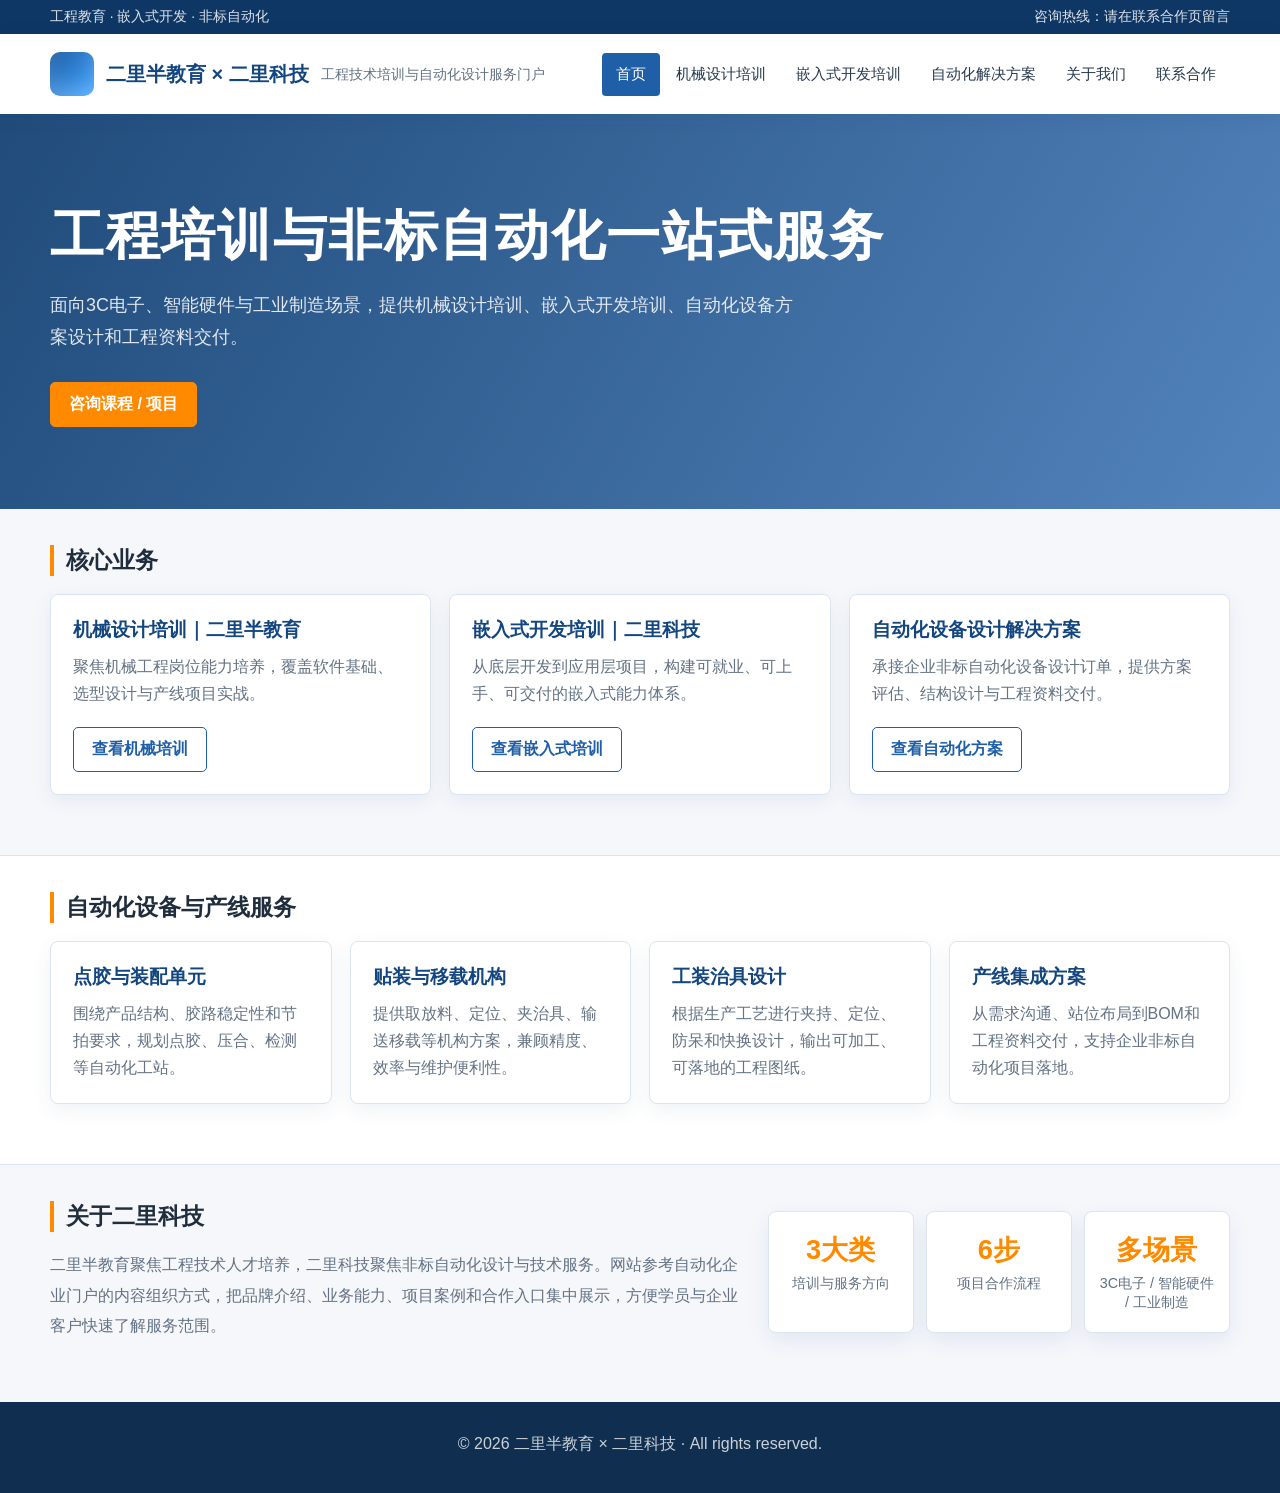
==== commit be1b3d90: "Add industrial automation homepage sections" ====
--- a/index.html
+++ b/index.html
@@ -27,6 +27,21 @@
       <h2 class="section-title">核心业务</h2>
       <div class="grid grid-3" id="home-entries"></div>
     </section>
+
+    <section class="section section-alt">
+      <div class="container">
+        <h2 class="section-title">自动化设备与产线服务</h2>
+        <div class="grid grid-4" id="solution-cards"></div>
+      </div>
+    </section>
+
+    <section class="section container about-band">
+      <div>
+        <h2 class="section-title">关于二里科技</h2>
+        <p id="home-about"></p>
+      </div>
+      <div class="stats" id="home-stats"></div>
+    </section>
   </main>
 
   <footer class="site-footer"><div class="container" id="footer-text"></div></footer>
--- a/css/style.css
+++ b/css/style.css
@@ -73,3 +73,15 @@
   .site-nav.open { display: flex; }
   .header-inner { flex-wrap: wrap; }
 }
+.section-alt { background: #fff; border-top: 1px solid var(--border); border-bottom: 1px solid var(--border); }
+.grid-4 { grid-template-columns: repeat(auto-fit, minmax(220px, 1fr)); }
+.about-band { display: grid; grid-template-columns: 1.5fr 1fr; gap: 24px; align-items: center; }
+.about-band p { color: var(--muted); line-height: 1.9; margin: 0; }
+.stats { display: grid; grid-template-columns: repeat(3, 1fr); gap: 12px; }
+.stats div { background: #fff; border: 1px solid var(--border); border-radius: var(--radius); padding: 20px 14px; text-align: center; box-shadow: 0 8px 22px rgba(18, 66, 118, .08); }
+.stats strong { display: block; color: var(--accent); font-size: 1.7rem; margin-bottom: 6px; }
+.stats span { color: var(--muted); font-size: .9rem; }
+@media (max-width: 860px) {
+  .about-band { grid-template-columns: 1fr; }
+  .stats { grid-template-columns: 1fr; }
+}
